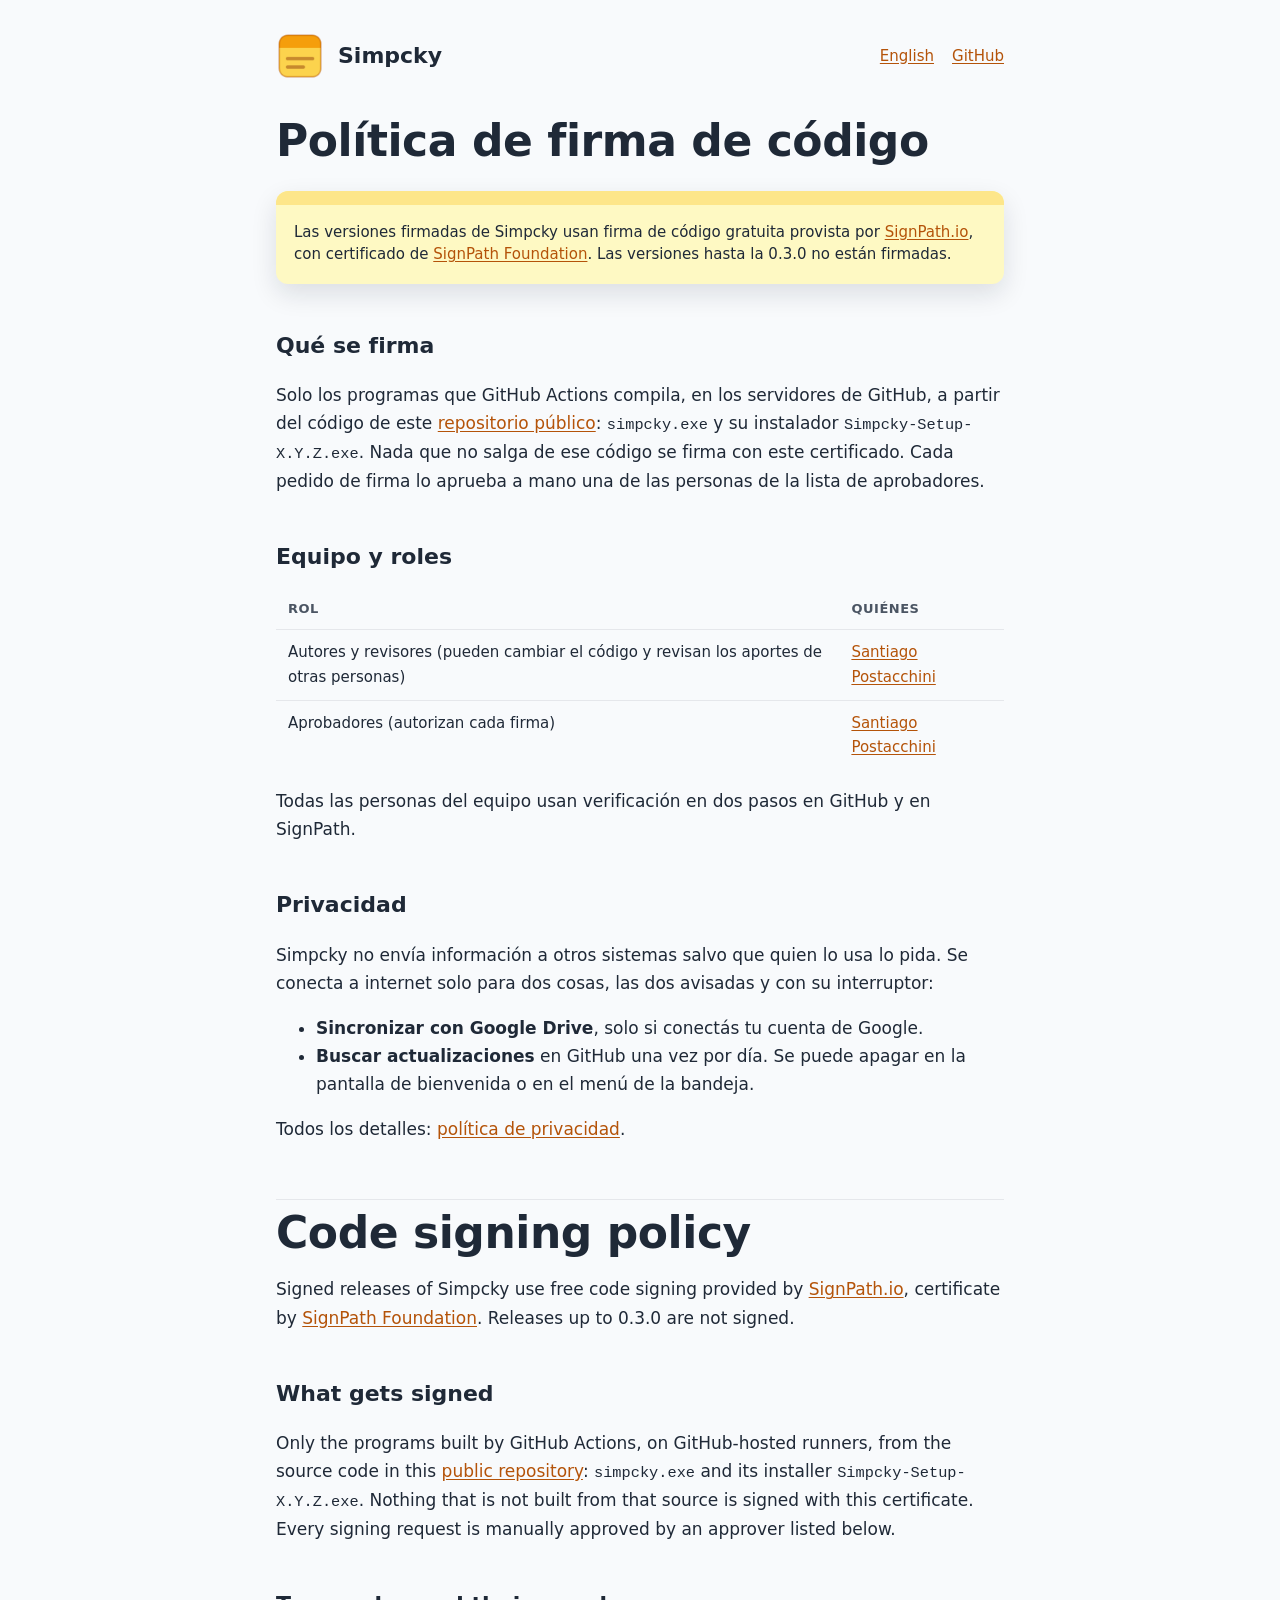
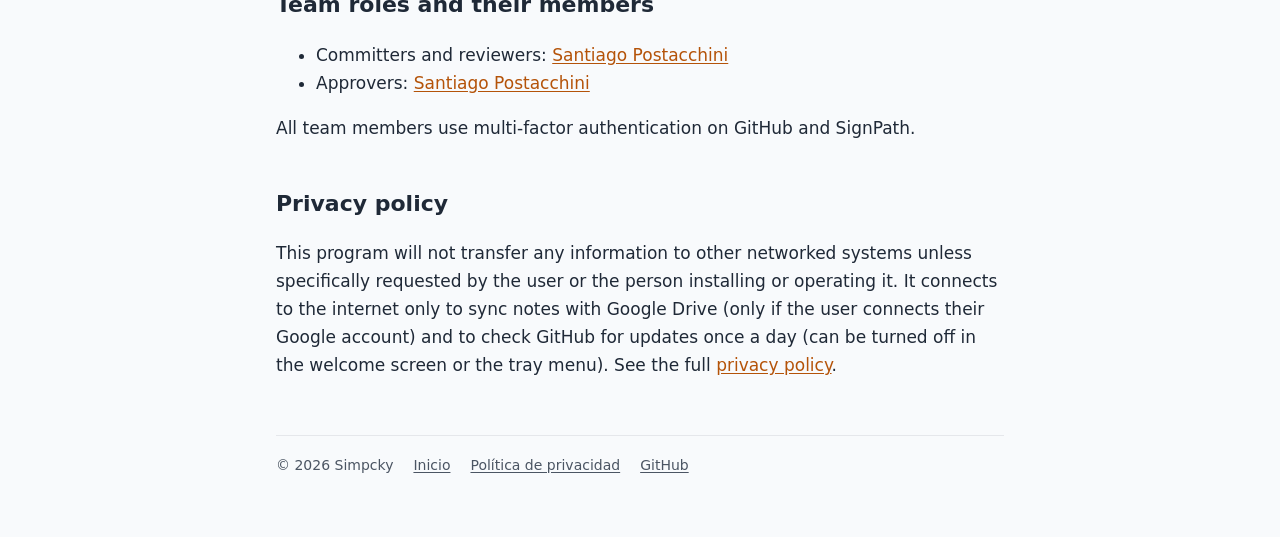
==== docs/firma.html @ 21e4b2a5 "Preparar la firma con SignPath Foundation y hacer opcional la búsqueda de actualizaciones - Workflow" ====
<!doctype html>
<html lang="es">
<head>
<meta charset="utf-8">
<meta name="viewport" content="width=device-width, initial-scale=1">
<title>Política de firma de código — Simpcky</title>
<meta name="description" content="Cómo se firman los programas de Simpcky, quién aprueba cada firma y a qué se conecta la app.">
<link rel="icon" type="image/png" href="assets/favicon.png">
<link rel="stylesheet" href="assets/estilo.css">
</head>
<body>
<div class="wrap">

  <header class="site">
    <img src="assets/icono.png" alt="" width="48" height="48">
    <a class="brand" href="./">Simpcky</a>
    <nav>
      <a href="#english">English</a>
      <a data-gh="" href="https://github.com/">GitHub</a>
    </nav>
  </header>

  <main>
    <h1>Política de firma de código</h1>

    <div class="note" style="margin: 24px 0 8px"><div class="bar"></div><div class="body">
      <p>
        Las versiones firmadas de Simpcky usan firma de código gratuita
        provista por <a href="https://about.signpath.io/">SignPath.io</a>,
        con certificado de <a href="https://signpath.org/">SignPath Foundation</a>.
        Las versiones hasta la 0.3.0 no están firmadas.
      </p>
    </div></div>

    <h2>Qué se firma</h2>
    <p>
      Solo los programas que GitHub Actions compila, en los servidores de
      GitHub, a partir del código de este
      <a data-gh="" href="https://github.com/">repositorio público</a>:
      <code>simpcky.exe</code> y su instalador <code>Simpcky-Setup-X.Y.Z.exe</code>.
      Nada que no salga de ese código se firma con este certificado. Cada
      pedido de firma lo aprueba a mano una de las personas de la lista de
      aprobadores.
    </p>

    <h2>Equipo y roles</h2>
    <table>
      <thead><tr><th>Rol</th><th>Quiénes</th></tr></thead>
      <tbody>
        <tr><td>Autores y revisores (pueden cambiar el código y revisan los aportes de otras personas)</td><td><a href="https://github.com/santiagoPostacchini">Santiago Postacchini</a></td></tr>
        <tr><td>Aprobadores (autorizan cada firma)</td><td><a href="https://github.com/santiagoPostacchini">Santiago Postacchini</a></td></tr>
      </tbody>
    </table>
    <p>Todas las personas del equipo usan verificación en dos pasos en GitHub y en SignPath.</p>

    <h2>Privacidad</h2>
    <p>
      Simpcky no envía información a otros sistemas salvo que quien lo usa
      lo pida. Se conecta a internet solo para dos cosas, las dos
      avisadas y con su interruptor:
    </p>
    <ul>
      <li><strong>Sincronizar con Google Drive</strong>, solo si conectás tu cuenta de Google.</li>
      <li><strong>Buscar actualizaciones</strong> en GitHub una vez por día. Se puede apagar en la pantalla de bienvenida o en el menú de la bandeja.</li>
    </ul>
    <p>Todos los detalles: <a href="privacidad.html">política de privacidad</a>.</p>

    <hr style="border: none; border-top: 1px solid var(--line); margin: 56px 0 8px">

    <section id="english" lang="en">
      <h1>Code signing policy</h1>
      <p>
        Signed releases of Simpcky use free code signing provided by
        <a href="https://about.signpath.io/">SignPath.io</a>, certificate by
        <a href="https://signpath.org/">SignPath Foundation</a>.
        Releases up to 0.3.0 are not signed.
      </p>

      <h2>What gets signed</h2>
      <p>
        Only the programs built by GitHub Actions, on GitHub-hosted runners,
        from the source code in this
        <a data-gh="" href="https://github.com/">public repository</a>:
        <code>simpcky.exe</code> and its installer
        <code>Simpcky-Setup-X.Y.Z.exe</code>. Nothing that is not built from
        that source is signed with this certificate. Every signing request is
        manually approved by an approver listed below.
      </p>

      <h2>Team roles and their members</h2>
      <ul>
        <li>Committers and reviewers: <a href="https://github.com/santiagoPostacchini">Santiago Postacchini</a></li>
        <li>Approvers: <a href="https://github.com/santiagoPostacchini">Santiago Postacchini</a></li>
      </ul>
      <p>All team members use multi-factor authentication on GitHub and SignPath.</p>

      <h2>Privacy policy</h2>
      <p>
        This program will not transfer any information to other networked
        systems unless specifically requested by the user or the person
        installing or operating it. It connects to the internet only to
        sync notes with Google Drive (only if the user connects their Google
        account) and to check GitHub for updates once a day (can be turned off
        in the welcome screen or the tray menu). See the full
        <a href="privacidad.html#english">privacy policy</a>.
      </p>
    </section>
  </main>

  <footer class="site">
    <span>© 2026 Simpcky</span>
    <a href="./">Inicio</a>
    <a href="privacidad.html">Política de privacidad</a>
    <a data-gh="" href="https://github.com/">GitHub</a>
  </footer>

</div>
<script>
  // Enlaces al repositorio a partir de USUARIO.github.io (ver index.html).
  (function () {
    var m = /^([^.]+)\.github\.io$/.exec(location.hostname);
    if (!m) return;
    var repo = 'https://github.com/' + m[1] + '/' + (location.pathname.split('/')[1] || 'simpcky');
    document.querySelectorAll('[data-gh]').forEach(function (a) {
      a.href = repo + a.getAttribute('data-gh');
    });
  })();
</script>
</body>
</html>
---- docs/assets/estilo.css ----
/* Sitio de Simpcky (GitHub Pages). Misma paleta que las notas. */

:root {
  color-scheme: light dark;
  --bg: #f8fafc;
  --text: #1f2937;
  --muted: #4b5563;
  --line: #e5e7eb;
  --link: #b45309;
  --card: #ffffff;
  /* paleta de las notas: encabezado / cuerpo */
  --y-h: #fde68a; --y-b: #fef9c3;
  --p-h: #fbcfe8; --p-b: #fce7f3;
  --g-h: #bbf7d0; --g-b: #dcfce7;
  --b-h: #bfdbfe; --b-b: #dbeafe;
  --v-h: #e9d5ff; --v-b: #f3e8ff;
  --s-h: #e2e8f0; --s-b: #f1f5f9;
  --note-text: #1f2937;
}

@media (prefers-color-scheme: dark) {
  :root {
    --bg: #1f2023;
    --text: #e5e7eb;
    --muted: #9ca3af;
    --line: #2c2e33;
    --link: #fcd34d;
    --card: #26282c;
    --y-h: #6b5514; --y-b: #2a2515;
    --p-h: #74284f; --p-b: #2b1822;
    --g-h: #1d5e3e; --g-b: #15261c;
    --b-h: #234a80; --b-b: #151f30;
    --v-h: #52307f; --v-b: #201830;
    --s-h: #3e4652; --s-b: #1e2227;
    --note-text: #e5e7eb;
  }
}

* { box-sizing: border-box; }

body {
  margin: 0;
  background: var(--bg);
  color: var(--text);
  font: 17px/1.65 "Segoe UI Variable", "Segoe UI", system-ui, -apple-system, sans-serif;
}

.wrap { max-width: 760px; margin: 0 auto; padding: 32px 16px 64px; }

a { color: var(--link); text-underline-offset: 2px; }

header.site {
  display: flex;
  align-items: center;
  gap: 14px;
  margin-bottom: 36px;
}
header.site img { width: 48px; height: 48px; }
header.site a.brand { color: var(--text); text-decoration: none; font-size: 22px; font-weight: 700; }
header.site nav { margin-left: auto; display: flex; gap: 18px; font-size: 15px; }

h1 { font-size: clamp(30px, 6vw, 44px); line-height: 1.15; margin: 0 0 14px; letter-spacing: -0.01em; }
h2 { font-size: 22px; margin: 44px 0 10px; }
h3 { font-size: 18px; margin: 28px 0 6px; }
p, li { color: var(--text); }
.lead { font-size: 19px; color: var(--muted); margin: 0 0 28px; max-width: 34em; }

/* Una nota adhesiva: franja de encabezado + cuerpo */
.note {
  border-radius: 12px;
  overflow: hidden;
  color: var(--note-text);
  background: var(--y-b);
  box-shadow: 0 10px 26px rgba(15, 23, 42, 0.12);
}
.note > .bar { height: 14px; background: var(--y-h); }
.note > .body { padding: 16px 18px 18px; }
.note h3 { margin: 0 0 4px; font-size: 16px; }
.note p { margin: 0; font-size: 15px; line-height: 1.5; color: inherit; }

.note.pink { background: var(--p-b); } .note.pink > .bar { background: var(--p-h); }
.note.green { background: var(--g-b); } .note.green > .bar { background: var(--g-h); }
.note.blue { background: var(--b-b); } .note.blue > .bar { background: var(--b-h); }
.note.violet { background: var(--v-b); } .note.violet > .bar { background: var(--v-h); }
.note.slate { background: var(--s-b); } .note.slate > .bar { background: var(--s-h); }

.grid {
  display: grid;
  grid-template-columns: repeat(auto-fill, minmax(220px, 1fr));
  gap: 16px;
  margin: 8px 0 12px;
}

.actions { display: flex; flex-wrap: wrap; gap: 12px; margin: 0 0 40px; }
.button {
  display: inline-block;
  padding: 11px 20px;
  border-radius: 10px;
  font-weight: 600;
  font-size: 16px;
  text-decoration: none;
  background: var(--y-h);
  color: var(--note-text);
}
.button.secondary { background: transparent; color: var(--text); border: 1px solid var(--line); }

table { width: 100%; border-collapse: collapse; margin: 12px 0 8px; font-size: 15px; }
th, td { text-align: left; vertical-align: top; padding: 10px 12px; border-top: 1px solid var(--line); }
th { font-size: 13px; text-transform: uppercase; letter-spacing: 0.04em; color: var(--muted); border-top: none; }
code { font-family: Consolas, "Cascadia Mono", monospace; font-size: 0.9em; overflow-wrap: anywhere; }

.meta { color: var(--muted); font-size: 15px; }

footer.site {
  margin-top: 56px;
  padding-top: 18px;
  border-top: 1px solid var(--line);
  font-size: 14px;
  color: var(--muted);
  display: flex;
  flex-wrap: wrap;
  gap: 8px 20px;
}
footer.site a { color: var(--muted); }

@media (max-width: 520px) {
  header.site { flex-wrap: wrap; }
  header.site nav { margin-left: 0; width: 100%; }
}
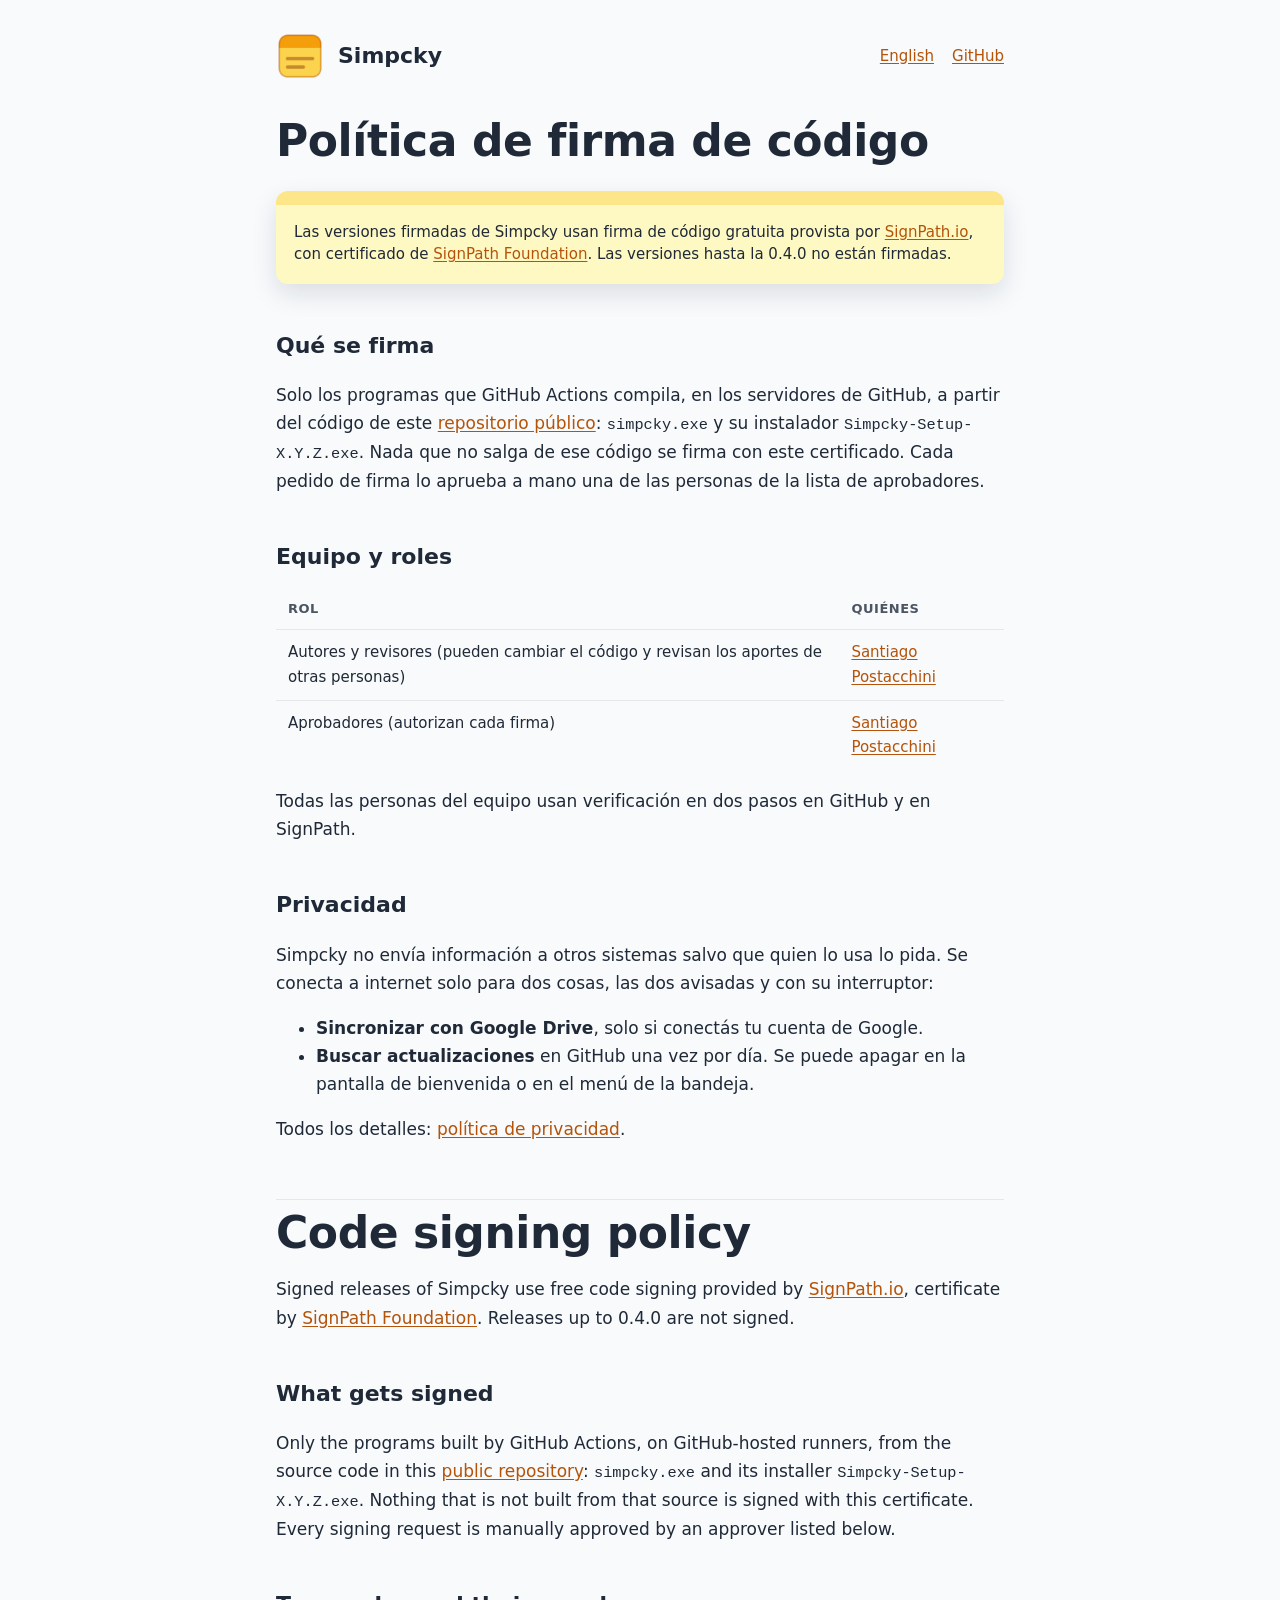
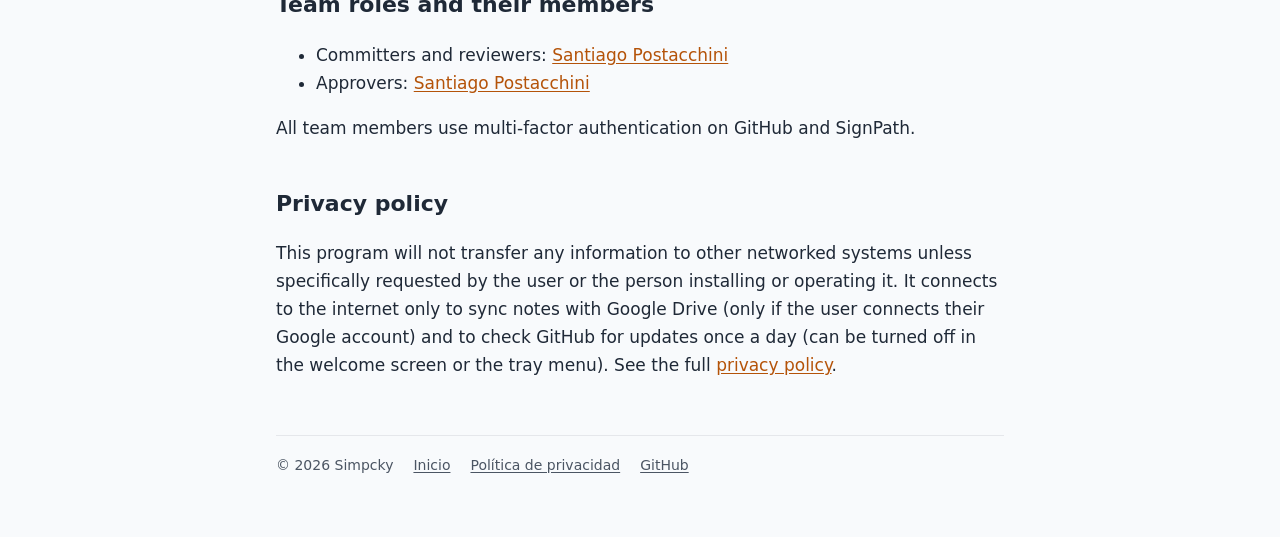
==== commit c88f5033: "v0.4.0: esquinas redondeadas en el escritorio, notas de la versión y documentación - Notas ancladas " ====
--- a/docs/firma.html
+++ b/docs/firma.html
@@ -28,7 +28,7 @@
         Las versiones firmadas de Simpcky usan firma de código gratuita
         provista por <a href="https://about.signpath.io/">SignPath.io</a>,
         con certificado de <a href="https://signpath.org/">SignPath Foundation</a>.
-        Las versiones hasta la 0.3.0 no están firmadas.
+        Las versiones hasta la 0.4.0 no están firmadas.
       </p>
     </div></div>
 
@@ -73,7 +73,7 @@
         Signed releases of Simpcky use free code signing provided by
         <a href="https://about.signpath.io/">SignPath.io</a>, certificate by
         <a href="https://signpath.org/">SignPath Foundation</a>.
-        Releases up to 0.3.0 are not signed.
+        Releases up to 0.4.0 are not signed.
       </p>
 
       <h2>What gets signed</h2>
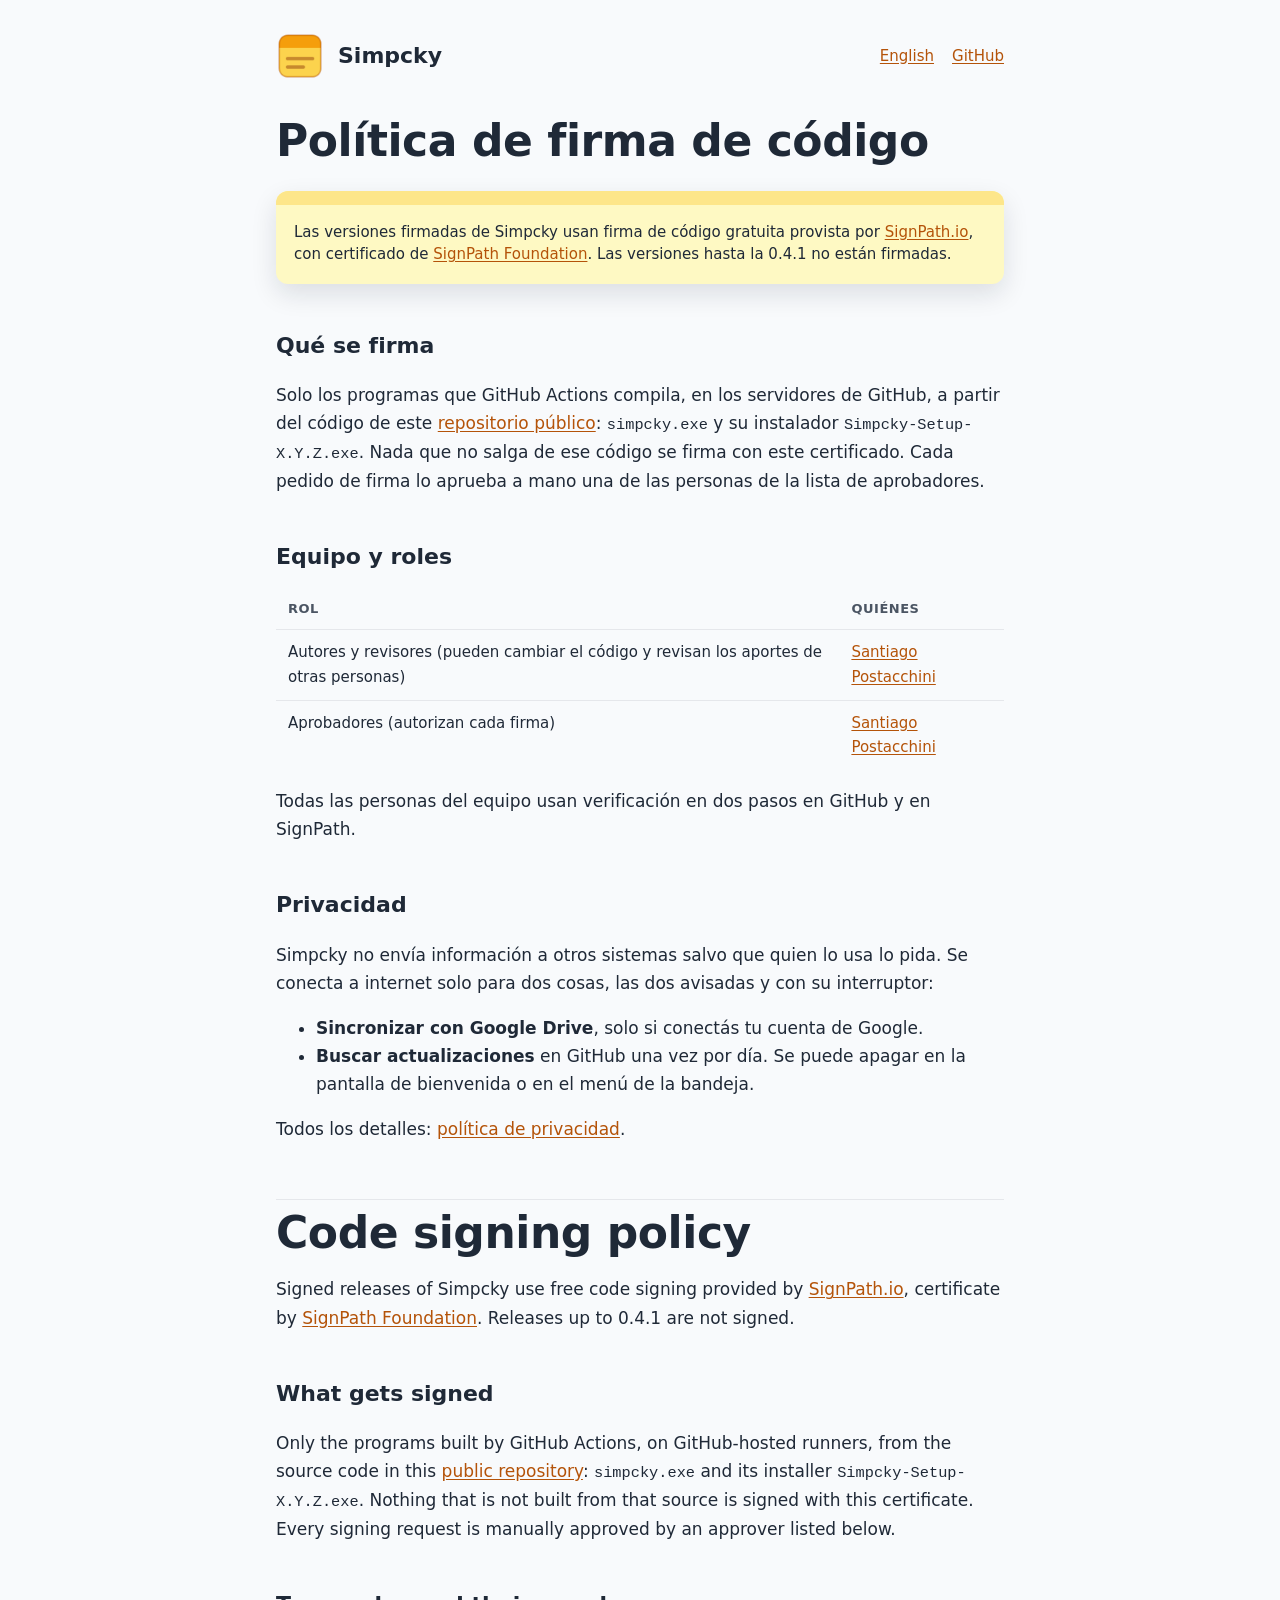
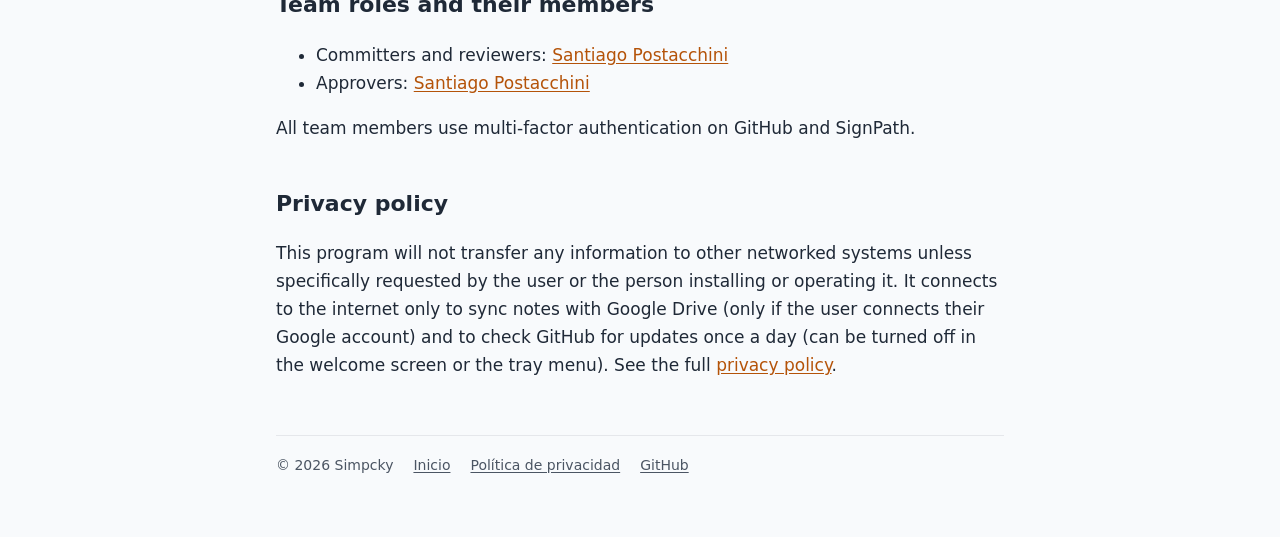
==== commit b7962e04: "v0.4.1: ocultar notas, configuración y sincronización, selector con atajo, escala y resize - Modo vi" ====
--- a/docs/firma.html
+++ b/docs/firma.html
@@ -28,7 +28,7 @@
         Las versiones firmadas de Simpcky usan firma de código gratuita
         provista por <a href="https://about.signpath.io/">SignPath.io</a>,
         con certificado de <a href="https://signpath.org/">SignPath Foundation</a>.
-        Las versiones hasta la 0.4.0 no están firmadas.
+        Las versiones hasta la 0.4.1 no están firmadas.
       </p>
     </div></div>
 
@@ -73,7 +73,7 @@
         Signed releases of Simpcky use free code signing provided by
         <a href="https://about.signpath.io/">SignPath.io</a>, certificate by
         <a href="https://signpath.org/">SignPath Foundation</a>.
-        Releases up to 0.4.0 are not signed.
+        Releases up to 0.4.1 are not signed.
       </p>
 
       <h2>What gets signed</h2>
